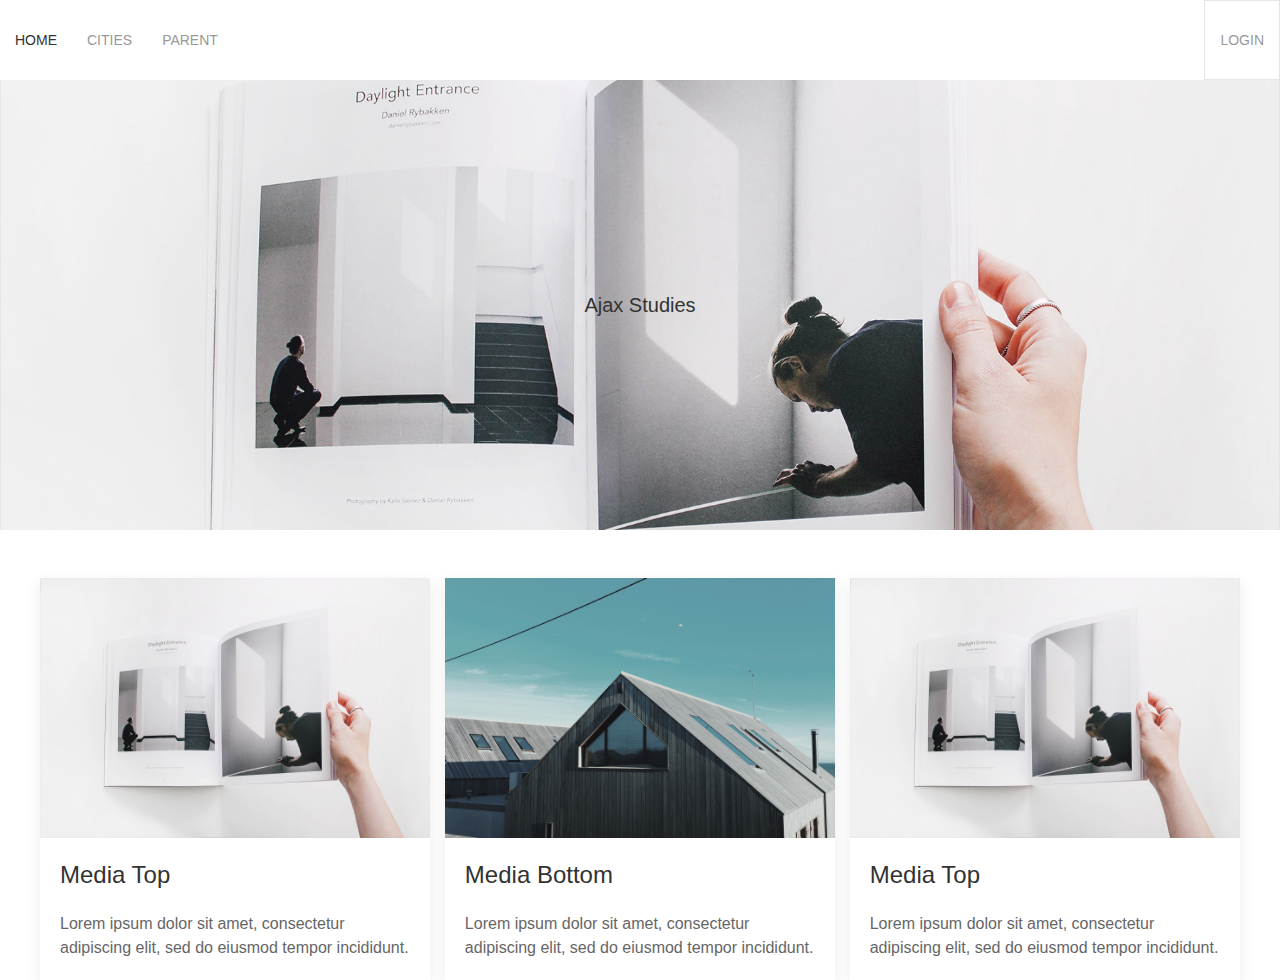
==== src/main/webapp/index.html @ a1d82fb6 "Upload files initial" ====
<!DOCTYPE html>
<html>
    <head>
        <title>Title</title>
        <meta charset="utf-8">
        <meta name="viewport" content="width=device-width, initial-scale=1">
        <link rel="stylesheet" href="Assets/css/uikit.min.css" />
    </head>
    <body>
        <header>
            <nav class="uk-navbar-container uk-navbar-transparent" uk-navbar>
                <div class="uk-navbar-left">
                    <ul class="uk-navbar-nav">
                        <li class="uk-active"><a href="#">Home</a></li>
                        <li><a href="#">Cities</a></li>
                        <li>
                            <a href="#">Parent</a>
                            <div class="uk-navbar-dropdown">
                                <ul class="uk-nav uk-navbar-dropdown-nav">
                                    <li class="uk-active"><a href="#">List Cities</a></li>
                                </ul>
                            </div>
                        </li>

                    </ul>
                </div>

                <div class="uk-navbar-right">
                    <ul class="uk-navbar-nav">
                        <li><a class="uk-button uk-button-default" href="#modal-login" uk-toggle>Login</a></li>
                    </ul>
                </div>
            </nav>
        </header>

        <main>
            <div class="uk-child-width uk-dark" uk-grid>
                <div>
                    <div class="uk-background-cover uk-height-large uk-panel uk-flex uk-flex-center uk-flex-middle" style="background-image: url(Assets/images/light.jpg);">
                        <p id="este" class="uk-h4">Ajax Studies</p>
                    </div>
                </div>
            </div>


            <br> <br>

            <div class="uk-container"> 
                <div class="uk-child-width-1-3@m uk-grid-small uk-grid-match" uk-grid>
                    <div>
                        <div class="uk-card uk-card-small uk-card-hover uk-card-default">
                            <div class="uk-card-media-top">
                                <img src="Assets/images/book.jpg" alt=""/>
                            </div>
                            <div class="uk-card-body">
                                <h3 class="uk-card-title">Media Top</h3>
                                <p>Lorem ipsum dolor sit amet, consectetur adipiscing elit, sed do eiusmod tempor incididunt.</p>
                            </div>
                        </div>
                    </div>
                    <div>
                        <div class="uk-card uk-card-small uk-card-hover uk-card-default">
                            <div class="uk-card-media-bottom">
                                <img src="Assets/images/build.jpg" alt=""/>
                            </div>
                            <div class="uk-card-body">
                                <h3 class="uk-card-title">Media Bottom</h3>
                                <p>Lorem ipsum dolor sit amet, consectetur adipiscing elit, sed do eiusmod tempor incididunt.</p>
                            </div>
                        </div>
                    </div>
                    <div>
                        <div class="uk-card uk-card-small uk-card-hover uk-card-default">
                            <div class="uk-card-media-top">
                                <img src="Assets/images/book.jpg" alt=""/>
                            </div>
                            <div class="uk-card-body">
                                <h3 class="uk-card-title">Media Top</h3>
                                <p>Lorem ipsum dolor sit amet, consectetur adipiscing elit, sed do eiusmod tempor incididunt.</p>
                            </div>
                        </div>
                    </div>
                </div>
            </div>
        </main>

        <!-- MODAL -->
        <div id="modal-login" class="uk-modal-full" uk-modal>
            <div class="uk-modal-dialog">
                <button class="uk-modal-close-full uk-close-large" type="button" uk-close></button>
                <div class="uk-grid-collapse uk-child-width-1-2@s uk-flex-middle" uk-grid>
                    <div class="uk-background-cover" style="background-image: url('Assets/images/build.jpg');" uk-height-viewport></div>
                    <div class="uk-padding-large">

                        <form id="loginform">
                            <fieldset class="uk-fieldset">
                                <legend class="uk-legend">Login</legend>
                                <div class="uk-margin">
                                    <input class="uk-input" name="username" type="text" placeholder="Username">
                                </div>
                                <div class="uk-margin">
                                    <input class="uk-input" name="password" type="password" placeholder="Password">
                                </div>
                                <p uk-margin>
                                    <button class="uk-button uk-button-primary" type="button" onClick="XHRPost();">Login</button>
                                    <button class="uk-button uk-button-default uk-modal-close" type="button">Cancel</button>
                                </p>
                            </fieldset>
                        </form>
                    </div>
                </div>
            </div>
        </div>
        <!-- FIM DO MODAL -->

        <script>
            function XHRPost() {
                var xhttp = null;
                if (window.XMLHttpRequest) {
                    //code for modern browsers
                    xhttp = new XMLHttpRequest();
                } else {
                    // code for old IE browsers
                    xhttp = new ActiveXObject("Microsoft.XMLHTTP");
                }

                var form = document.getElementById("loginform"),
                        formData = null;

                formData = new FormData(form);

                xhttp.onreadystatechange = function () {
                    if (this.readyState == 3) {
                        console.log("Processando");
                    }
                    if (this.readyState == 4 && this.status == 200) {
                        document.getElementById("este").innerHTML = this.responseText;
                        UIkit.modal(document.getElementById("modal-login")).hide();
                    }
                };

                //envia multipart a servlet precisa estar com a anotação.
                xhttp.open("POST", "Servlet", true);
                xhttp.send(formData);
            }
        </script>

        <script src="Assets/js/uikit.min.js"></script>
        <script src="Assets/js/uikit-icons.min.js"></script>
    </body>
</html>
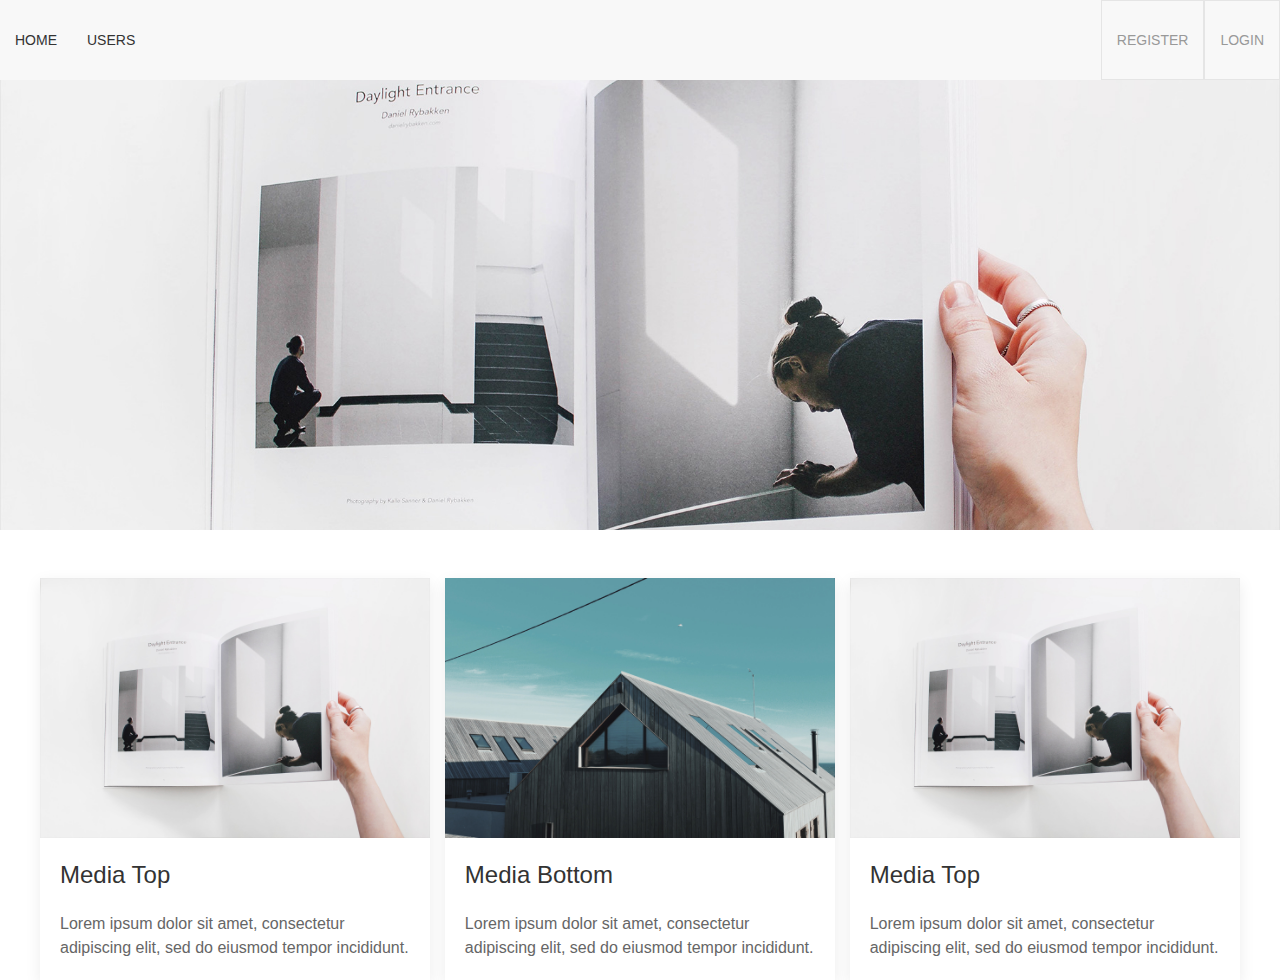
==== commit 7518a4ce: "start crud operations with ajax" ====
--- a/src/main/webapp/index.html
+++ b/src/main/webapp/index.html
@@ -1,31 +1,26 @@
 <!DOCTYPE html>
 <html>
     <head>
-        <title>Title</title>
+        <title>Ajax</title>
         <meta charset="utf-8">
         <meta name="viewport" content="width=device-width, initial-scale=1">
         <link rel="stylesheet" href="Assets/css/uikit.min.css" />
+        <link rel="stylesheet" href="Assets/css/loader.css"/>
     </head>
     <body>
         <header>
-            <nav class="uk-navbar-container uk-navbar-transparent" uk-navbar>
+            <nav class="uk-navbar-container uk-animation-slide-left-small" uk-navbar>
                 <div class="uk-navbar-left">
                     <ul class="uk-navbar-nav">
-                        <li class="uk-active"><a href="#">Home</a></li>
-                        <li><a href="#">Cities</a></li>
-                        <li>
-                            <a href="#">Parent</a>
-                            <div class="uk-navbar-dropdown">
-                                <ul class="uk-nav uk-navbar-dropdown-nav">
-                                    <li class="uk-active"><a href="#">List Cities</a></li>
-                                </ul>
-                            </div>
-                        </li>
-
+                        <li class="uk-active"><a href="index.html">Home</a></li>
+                        <li class="uk-active"><a href="users.html">Users</a></li>
                     </ul>
                 </div>
 
                 <div class="uk-navbar-right">
+                    <ul class="uk-navbar-nav">
+                        <li><a class="uk-button uk-button-default" href="#modal-register" uk-toggle>Register</a></li>
+                    </ul>
                     <ul class="uk-navbar-nav">
                         <li><a class="uk-button uk-button-default" href="#modal-login" uk-toggle>Login</a></li>
                     </ul>
@@ -37,13 +32,16 @@
             <div class="uk-child-width uk-dark" uk-grid>
                 <div>
                     <div class="uk-background-cover uk-height-large uk-panel uk-flex uk-flex-center uk-flex-middle" style="background-image: url(Assets/images/light.jpg);">
-                        <p id="este" class="uk-h4">Ajax Studies</p>
+
+                        <div id="loader" style="display: none;">
+                            <span class="loader"></span>
+                        </div>
                     </div>
+
                 </div>
             </div>
 
-
-            <br> <br>
+            <br><br>
 
             <div class="uk-container"> 
                 <div class="uk-child-width-1-3@m uk-grid-small uk-grid-match" uk-grid>
@@ -84,7 +82,7 @@
             </div>
         </main>
 
-        <!-- MODAL -->
+        <!-- MODAL LOGIN -->
         <div id="modal-login" class="uk-modal-full" uk-modal>
             <div class="uk-modal-dialog">
                 <button class="uk-modal-close-full uk-close-large" type="button" uk-close></button>
@@ -102,7 +100,7 @@
                                     <input class="uk-input" name="password" type="password" placeholder="Password">
                                 </div>
                                 <p uk-margin>
-                                    <button class="uk-button uk-button-primary" type="button" onClick="XHRPost();">Login</button>
+                                    <button class="uk-button uk-button-primary" type="button" onClick="XHRPost('loginform', 'Login');">Login</button>
                                     <button class="uk-button uk-button-default uk-modal-close" type="button">Cancel</button>
                                 </p>
                             </fieldset>
@@ -113,8 +111,38 @@
         </div>
         <!-- FIM DO MODAL -->
 
+        <!-- MODAL REGISTER -->
+        <div id="modal-register" class="uk-modal-full" uk-modal>
+            <div class="uk-modal-dialog">
+                <button class="uk-modal-close-full uk-close-large" type="button" uk-close></button>
+                <div class="uk-grid-collapse uk-child-width-1-2@s uk-flex-middle" uk-grid>
+                    <div class="uk-background-cover" style="background-image: url('Assets/images/build.jpg');" uk-height-viewport></div>
+                    <div class="uk-padding-large">
+
+                        <form id="registerform">
+                            <fieldset class="uk-fieldset">
+                                <legend class="uk-legend">Register</legend>
+                                <div class="uk-margin">
+                                    <input class="uk-input" name="username" type="text" placeholder="Username">
+                                </div>
+                                <div class="uk-margin">
+                                    <input class="uk-input" name="password" type="password" placeholder="Password">
+                                </div>
+                                <p uk-margin>
+                                    <button class="uk-button uk-button-primary" type="button" onClick="XHRPost('registerform', 'Register');">Register</button>
+                                    <button class="uk-button uk-button-default uk-modal-close" type="button">Cancel</button>
+                                </p>
+                            </fieldset>
+                        </form>
+
+                    </div>
+                </div>
+            </div>
+        </div>
+        <!-- FIM DO MODAL -->
+
         <script>
-            function XHRPost() {
+            function XHRPost(form, endpoint) {
                 var xhttp = null;
                 if (window.XMLHttpRequest) {
                     //code for modern browsers
@@ -124,23 +152,33 @@
                     xhttp = new ActiveXObject("Microsoft.XMLHTTP");
                 }
 
-                var form = document.getElementById("loginform"),
+                var form = document.getElementById(form),
                         formData = null;
 
                 formData = new FormData(form);
 
                 xhttp.onreadystatechange = function () {
+                    UIkit.modal(document.getElementById("modal-register")).hide();
+                    UIkit.modal(document.getElementById("modal-login")).hide();
+
                     if (this.readyState == 3) {
-                        console.log("Processando");
+                        document.getElementById("loader").style.display = "block";
                     }
+
                     if (this.readyState == 4 && this.status == 200) {
-                        document.getElementById("este").innerHTML = this.responseText;
-                        UIkit.modal(document.getElementById("modal-login")).hide();
+                        document.getElementById("loader").style.display = "none";
+
+                        UIkit.notification({
+                            message: this.responseText,
+                            status: 'success',
+                            pos: 'top-right',
+                            timeout: 3000
+                        });
                     }
                 };
 
                 //envia multipart a servlet precisa estar com a anotação.
-                xhttp.open("POST", "Servlet", true);
+                xhttp.open("POST", endpoint, true);
                 xhttp.send(formData);
             }
         </script>
--- a/src/main/webapp/Assets/css/loader.css
+++ b/src/main/webapp/Assets/css/loader.css
@@ -0,0 +1,42 @@
+/*
+To change this license header, choose License Headers in Project Properties.
+To change this template file, choose Tools | Templates
+and open the template in the editor.
+*/
+/* 
+    Created on : 17/09/2020, 23:31:07
+    Author     : Diego
+*/
+
+.loader {
+  width: 48px;
+  height: 48px;
+  border-radius: 50%;
+  display: inline-block;
+  border-top: 4px solid #FFF;
+  border-right: 4px solid transparent;
+  box-sizing: border-box;
+  animation: rotation 1s linear infinite;
+}
+.loader::after {
+  content: '';  
+  box-sizing: border-box;
+  position: absolute;
+  left: 0;
+  top: 0;
+  width: 48px;
+  height: 48px;
+  border-radius: 50%;
+  border-left: 4px solid #FF3D00;
+  border-bottom: 4px solid transparent;
+  animation: rotation 0.5s linear infinite reverse;
+}
+@keyframes rotation {
+  0% {
+    transform: rotate(0deg);
+  }
+  100% {
+    transform: rotate(360deg);
+  }
+} 
+
